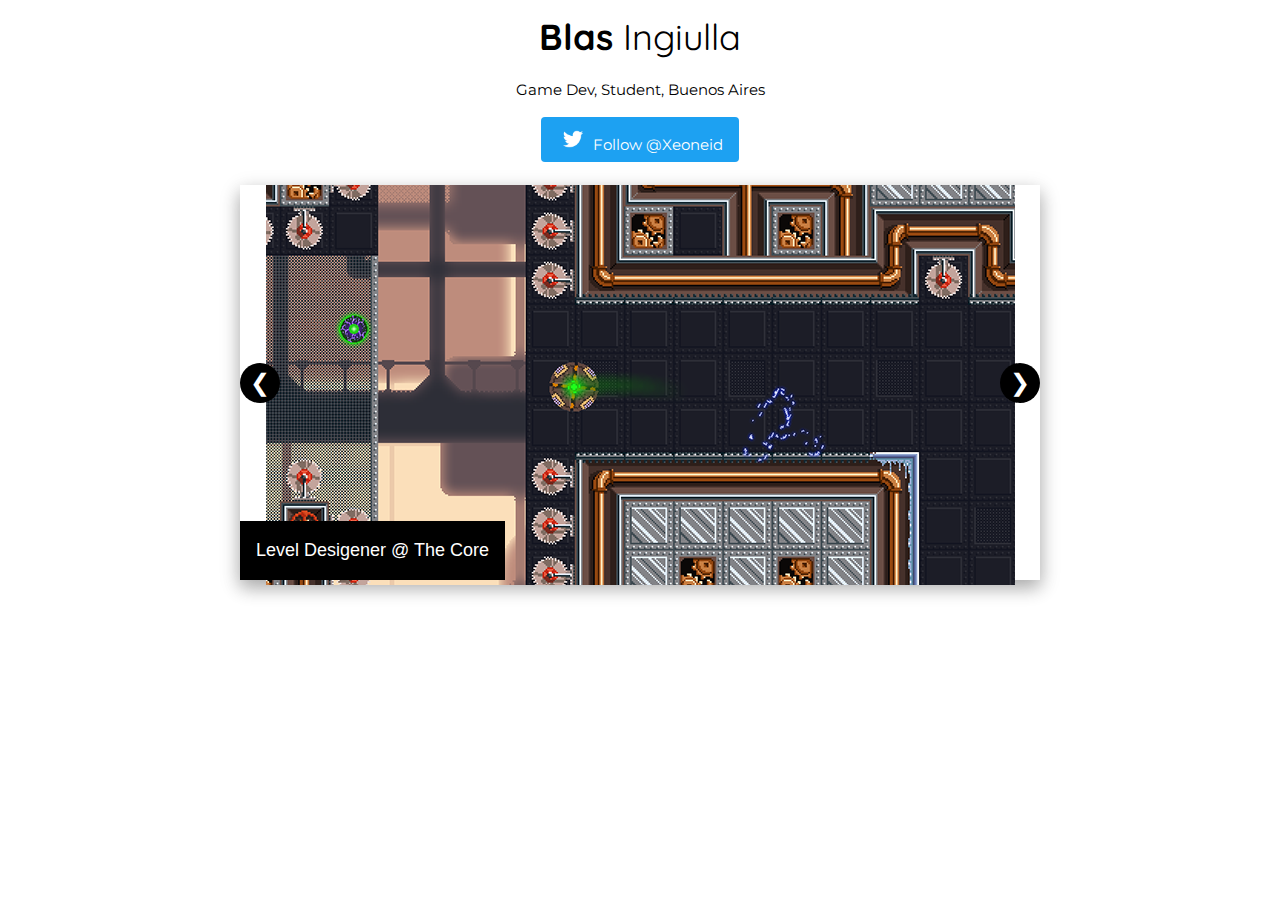
==== index.html @ 3f9f776c "hotfix it seems that PNG is not the same as png" ====
<html>
	<head>
		<title>Blas Ingiulla</title>
		<link rel="stylesheet" href="resources/css/w3.css">
		<meta name="keywords" content="Blas, Ingiulla, Game Dev, Xeoneid, Buenos Aires, Argentina">
		<meta name="description" content="Blas Ingiulla is a Game Dev from Buenos Aires. Developer of The Core">
		<meta charset="UTF-8">
		<meta name="viewport" content="width=device-width"; initial-scale=1.0; maxium-scale=1.0; user-scalable=0;>
		<link rel="icon" type="image/png" href="resources/img/ico.png">
		<script type="text/javascript" src="resources/js/jquery.min.js"></script>
		<link href="https://fonts.googleapis.com/css?family=Montserrat|Quicksand" rel="stylesheet">
		<link rel="stylesheet" href="resources/css/googlefonts.css">
		<meta name="theme-color" content="#f44336">
	</head>

	<body>
		<div class="w3-container">
		<h1 class="w3-center"><strong>Blas</strong> Ingiulla</h1>
		<p class="w3-center">Game Dev, Student, Buenos Aires</p>
		<div class="w3-center"><a href="https://twitter.com/Xeoneid" class="twitter-follow-button w3-btn w3-twitter w3-hover-white w3-round-medium" data-show-count="false"><img class="w3-round-jumbo" src="resources/img/twitter.png" style="width:32px;height:32px"> Follow @Xeoneid</a><script async src="//platform.twitter.com/widgets.js" charset="utf-8"></script></div>
		<br>
		</div>

		<div class="w3-content w3-center" style="max-width:800px;width:auto;position:relative">

		<div class="w3-display-container mySlides w3-card-8">
			<img src="resources/img/slides/the_core.png" style="max-width:100%;height:auto;max-height:400px">
			<div class="w3-display-bottomleft w3-large w3-container w3-padding-16 w3-black">Level Desigener @ The Core</div>
		</div>

		<div class="w3-display-container mySlides w3-card-8">
			<img src="resources/img/slides/the_core2.png" style="max-width:100%;height:auto;max-height:400px">
			<div class="w3-display-bottomleft w3-large w3-container w3-padding-16 w3-black">Comming this December</div>
		</div>

		<div class="w3-display-container mySlides w3-card-8">
			<img src="resources/img/slides/battle.png" style="max-width:100%;height:auto;max-height:400px">
			<div class="w3-display-bottomleft w3-large w3-container w3-padding-16 w3-black">Invocation Battle, a game made at the GGJ in 48 hours</div>
		</div>

		<div class="w3-display-container mySlides w3-card-8">
			<img src="resources/img/slides/gumball.PNG" style="max-width:100%;height:auto;max-height:400px">
			<div class="w3-display-bottomleft w3-large w3-container w3-padding-16 w3-black">Gumball on Fire, made at the Cartoon Network Game Jam</div>
		</div>

		<div class="w3-display-container mySlides w3-card-8">
			<img src="resources/img/slides/sandwich.png" style="max-width:100%;height:auto;max-height:400px">
			<div class="w3-display-bottomleft w3-large w3-container w3-padding-16 w3-black">Sandwich! Comming soon</div>
		</div>

		<div class="w3-display-container mySlides w3-card-8">
			<img src="resources/img/slides/bus.gif" style="max-width:100%;height:auto;max-height:400px">
			<div class="w3-display-bottomleft w3-large w3-container w3-padding-16 w3-black">Rush Bus. Comming soon</div>
		</div>

		<a class="w3-btn-floating w3-hover-dark-grey" style="position:absolute;top:45%;left:0" onclick="plusDivs(-1)">❮</a>
		<a class="w3-btn-floating w3-hover-dark-grey" style="position:absolute;top:45%;right:0" onclick="plusDivs(1)">❯</a>

		</div>

		<script>
		var slideIndex = 1;
		showDivs(slideIndex);

		function plusDivs(n) {
		showDivs(slideIndex += n);
		}

		function showDivs(n) {
		var i;
		var x = document.getElementsByClassName("mySlides");
		if (n > x.length) {slideIndex = 1}
		if (n < 1) {slideIndex = x.length}
		for (i = 0; i < x.length; i++) {
			x[i].style.display = "none";
		}
		x[slideIndex-1].style.display = "block";
		}
		</script>
	</body>
</html>
---- resources/css/googlefonts.css ----
h1,h2,h3,h4,h5,h6 {
	font-family: 'Quicksand', sans-serif;
}
p, a {
    font-family: 'Montserrat', sans-serif;
}

/* this should be on another css file, but for rush reaseons it will remain here for a while */
.w3-twitter,.w3-hover-twitter:hover{color:#FFFFFF!important;background-color:#1DA1F2!important}
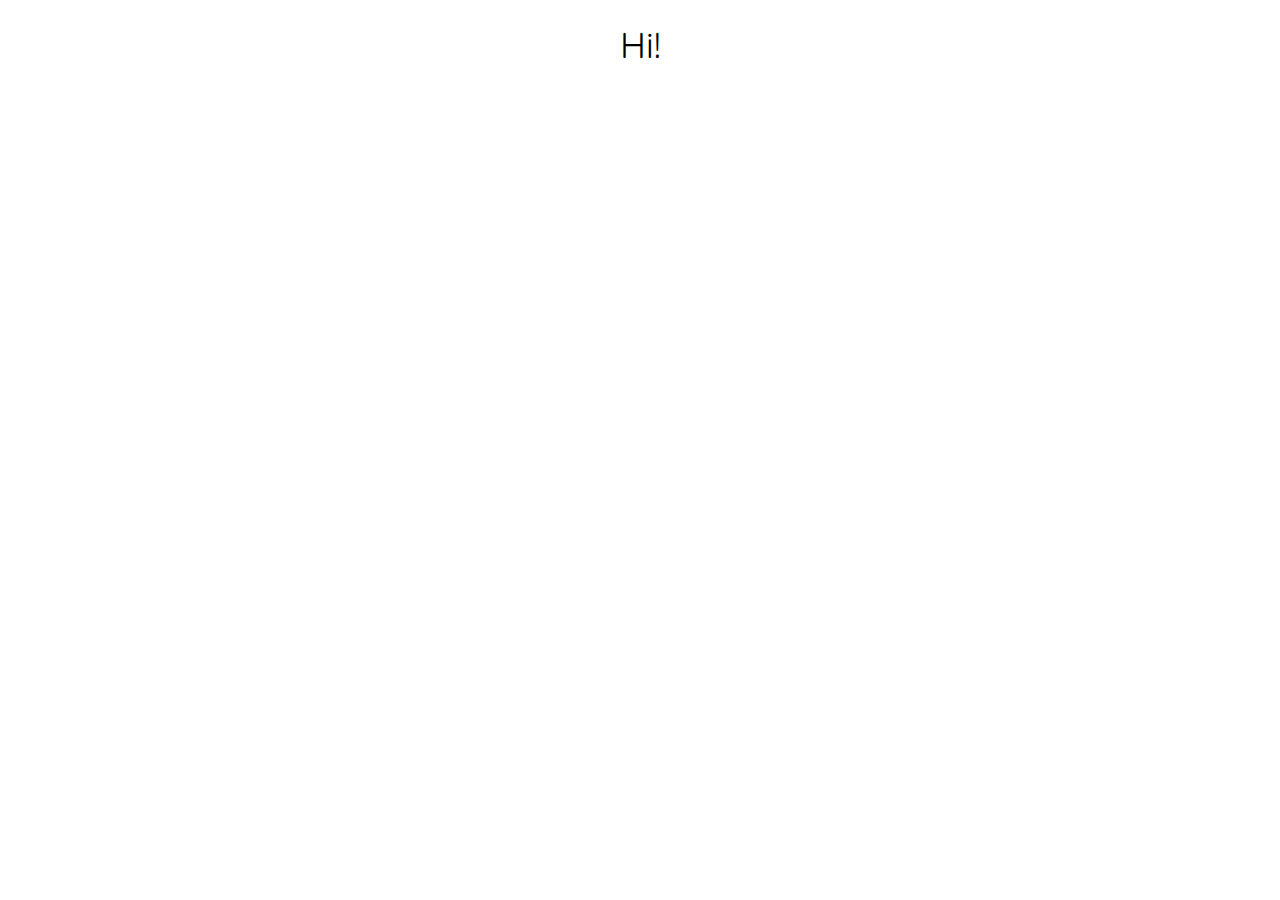
==== commit e4e369d5: "New web WIP" ====
--- a/index.html
+++ b/index.html
@@ -1,6 +1,6 @@
 <html>
-	<head>
-		<title>Blas Ingiulla</title>
+    <head>
+        <title>Blas Ingiulla</title>
 		<link rel="stylesheet" href="resources/css/w3.css">
 		<meta name="keywords" content="Blas, Ingiulla, Game Dev, Xeoneid, Buenos Aires, Argentina">
 		<meta name="description" content="Blas Ingiulla is a Game Dev from Buenos Aires. Developer of The Core">
@@ -11,71 +11,22 @@
 		<link href="https://fonts.googleapis.com/css?family=Montserrat|Quicksand" rel="stylesheet">
 		<link rel="stylesheet" href="resources/css/googlefonts.css">
 		<meta name="theme-color" content="#f44336">
-	</head>
+    </head>
 
-	<body>
-		<div class="w3-container">
-		<h1 class="w3-center"><strong>Blas</strong> Ingiulla</h1>
-		<p class="w3-center">Game Dev, Student, Buenos Aires</p>
-		<div class="w3-center"><a href="https://twitter.com/Xeoneid" class="twitter-follow-button w3-btn w3-twitter w3-hover-white w3-round-medium" data-show-count="false"><img class="w3-round-jumbo" src="resources/img/twitter.png" style="width:32px;height:32px"> Follow @Xeoneid</a><script async src="//platform.twitter.com/widgets.js" charset="utf-8"></script></div>
-		<br>
-		</div>
+    <style>
+    .slides {display:none}
+    </style>
 
-		<div class="w3-content w3-center" style="max-width:800px;width:auto;position:relative">
+    <body>
+        <div id="welcome" class="w3-padding" style="display:flex;justify-content:center;align-items:center;width:100%;">
+            <!-- Slides -->
+            <h1 align="center" class="slides w3-animate-right">Hi!</h1>
+            <div class="slides w3-animate-right">
+                <img class="w3-circle w3-card-8" src="resources/img/me.jpg">
+                <h2 align="center">I'm Blas Ingiulla</h2>
+            </div>
+        </div>
+    <script type="text/javascript" src="resources/js/welcome.js"></script>
+    </body>
 
-		<div class="w3-display-container mySlides w3-card-8">
-			<img src="resources/img/slides/the_core.png" style="max-width:100%;height:auto;max-height:400px">
-			<div class="w3-display-bottomleft w3-large w3-container w3-padding-16 w3-black">Level Desigener @ The Core</div>
-		</div>
-
-		<div class="w3-display-container mySlides w3-card-8">
-			<img src="resources/img/slides/the_core2.png" style="max-width:100%;height:auto;max-height:400px">
-			<div class="w3-display-bottomleft w3-large w3-container w3-padding-16 w3-black">Comming this December</div>
-		</div>
-
-		<div class="w3-display-container mySlides w3-card-8">
-			<img src="resources/img/slides/battle.png" style="max-width:100%;height:auto;max-height:400px">
-			<div class="w3-display-bottomleft w3-large w3-container w3-padding-16 w3-black">Invocation Battle, a game made at the GGJ in 48 hours</div>
-		</div>
-
-		<div class="w3-display-container mySlides w3-card-8">
-			<img src="resources/img/slides/gumball.PNG" style="max-width:100%;height:auto;max-height:400px">
-			<div class="w3-display-bottomleft w3-large w3-container w3-padding-16 w3-black">Gumball on Fire, made at the Cartoon Network Game Jam</div>
-		</div>
-
-		<div class="w3-display-container mySlides w3-card-8">
-			<img src="resources/img/slides/sandwich.png" style="max-width:100%;height:auto;max-height:400px">
-			<div class="w3-display-bottomleft w3-large w3-container w3-padding-16 w3-black">Sandwich! Comming soon</div>
-		</div>
-
-		<div class="w3-display-container mySlides w3-card-8">
-			<img src="resources/img/slides/bus.gif" style="max-width:100%;height:auto;max-height:400px">
-			<div class="w3-display-bottomleft w3-large w3-container w3-padding-16 w3-black">Rush Bus. Comming soon</div>
-		</div>
-
-		<a class="w3-btn-floating w3-hover-dark-grey" style="position:absolute;top:45%;left:0" onclick="plusDivs(-1)">❮</a>
-		<a class="w3-btn-floating w3-hover-dark-grey" style="position:absolute;top:45%;right:0" onclick="plusDivs(1)">❯</a>
-
-		</div>
-
-		<script>
-		var slideIndex = 1;
-		showDivs(slideIndex);
-
-		function plusDivs(n) {
-		showDivs(slideIndex += n);
-		}
-
-		function showDivs(n) {
-		var i;
-		var x = document.getElementsByClassName("mySlides");
-		if (n > x.length) {slideIndex = 1}
-		if (n < 1) {slideIndex = x.length}
-		for (i = 0; i < x.length; i++) {
-			x[i].style.display = "none";
-		}
-		x[slideIndex-1].style.display = "block";
-		}
-		</script>
-	</body>
 </html>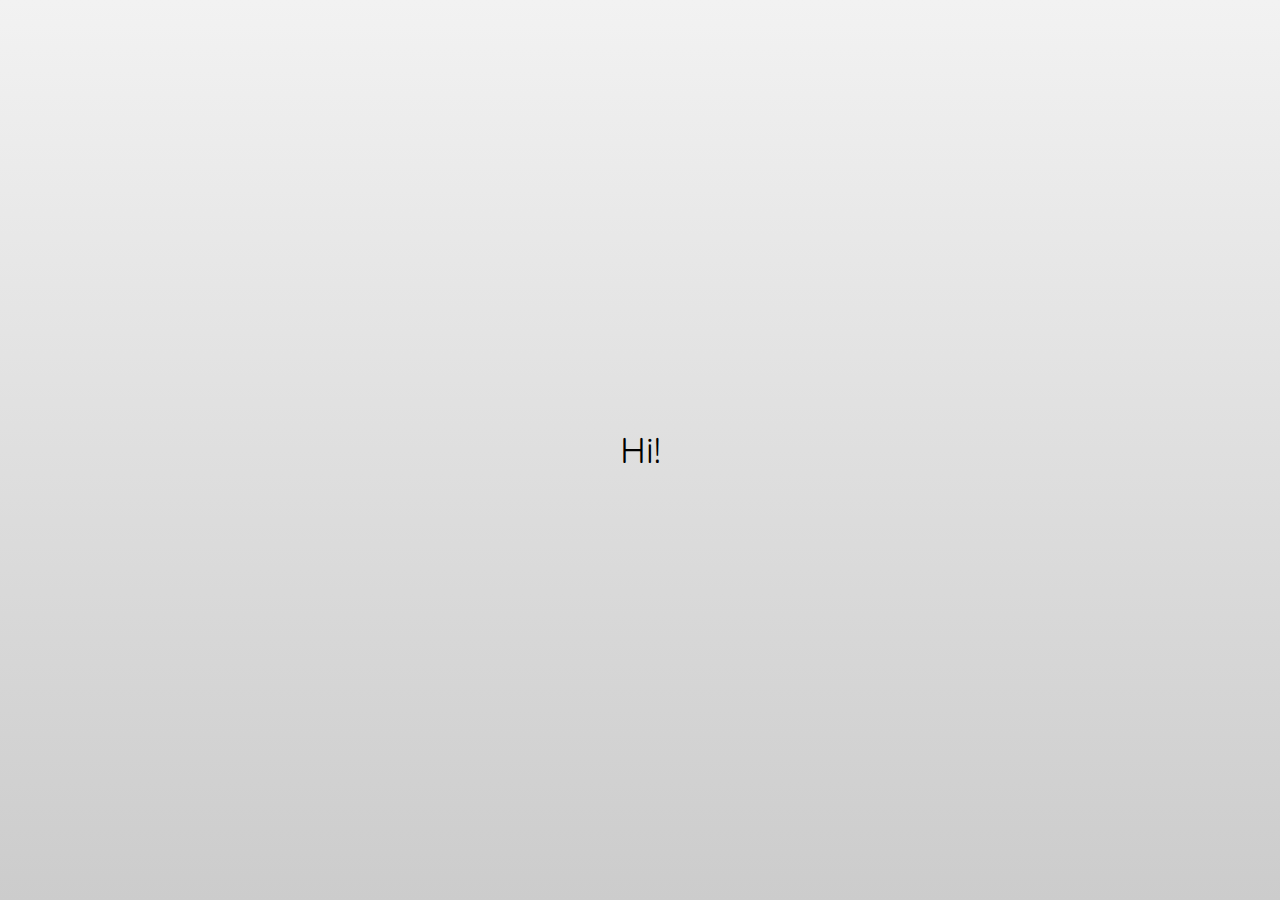
==== commit e89e3d21: "div#welcome display:none; cuando ya no se usa" ====
--- a/index.html
+++ b/index.html
@@ -10,6 +10,7 @@
 		<script type="text/javascript" src="resources/js/jquery.min.js"></script>
 		<link href="https://fonts.googleapis.com/css?family=Montserrat|Quicksand" rel="stylesheet">
 		<link rel="stylesheet" href="resources/css/googlefonts.css">
+        <link rel="stylesheet" href="resources/css/welcome.css">
 		<meta name="theme-color" content="#f44336">
     </head>
 
@@ -21,11 +22,33 @@
         <div id="welcome" class="w3-padding" style="display:flex;justify-content:center;align-items:center;width:100%;">
             <!-- Slides -->
             <h1 align="center" class="slides w3-animate-right">Hi!</h1>
-            <div class="slides w3-animate-right">
-                <img class="w3-circle w3-card-8" src="resources/img/me.jpg">
-                <h2 align="center">I'm Blas Ingiulla</h2>
+            <div align="center" class="slides w3-animate-right">
+                <img class="w3-circle w3-card-8" src="resources/img/me.jpg" style="width:256px;height:auto;max-width:90%">
+                <h2>I'm Blas Ingiulla</h2>
             </div>
+            <h2 class="slides w3-animate-right" align="center">Thanks for reaching my portfolio!</h2>
+            <h2 class="slides w3-animate-right" align="center">You are welcome</h2>
         </div>
+        <div class="slides w3-animate-right" align="justify">
+                <h1>Lorem Ipsum</h1>
+                <h2><i>"Neque porro quisquam est qui dolorem ipsum quia dolor sit amet, consectetur, adipisci velit..."</i></h2>
+                <br>
+                <p>
+                    Lorem ipsum dolor sit amet, consectetur adipiscing elit. Mauris ultricies massa turpis, quis tempor nibh euismod eget. Nulla mollis erat ac mauris ultricies, id imperdiet nisi viverra. Nulla id venenatis turpis, non placerat enim. Quisque a consectetur dolor, dapibus hendrerit mi. Duis malesuada quis magna facilisis pulvinar. Aliquam in convallis augue. Aliquam nec enim elit. Aliquam porta pretium eros. Proin at arcu at metus sagittis ornare id nec neque. Donec nibh libero, fermentum eget iaculis ut, sodales et eros. Nulla facilisi. Donec egestas, dolor non vehicula aliquet, diam odio venenatis ex, ut ullamcorper erat urna quis tellus. Aenean tristique lorem ac nisl faucibus, at rutrum risus iaculis. Pellentesque ut posuere lacus, vitae convallis eros. Maecenas sit amet eros cursus, condimentum neque et, commodo ante. Morbi non luctus nulla.
+                </p>
+                <p>
+                    Morbi porttitor sit amet diam nec tincidunt. Nullam quis leo efficitur, ultricies enim et, interdum tellus. Sed posuere semper egestas. Nam viverra convallis libero. Aenean quis dui non nisi venenatis sodales eu a odio. Nunc ornare commodo risus, vitae hendrerit nisi. Proin sed molestie leo. Vestibulum ante ipsum primis in faucibus orci luctus et ultrices posuere cubilia Curae; Donec semper turpis eget quam luctus, quis vulputate velit cursus. Nam porttitor nulla dictum ligula rhoncus, vel semper erat aliquam. Praesent fermentum mattis purus non accumsan. Donec placerat, odio et cursus faucibus, nulla nibh mattis libero, nec volutpat risus diam sit amet neque. Maecenas eget vestibulum urna. Quisque scelerisque tempus massa, sed lobortis nibh tempus ut. Nulla id nibh sit amet lacus mattis consequat.
+                </p>
+                <p>
+                    Donec a maximus nunc, blandit consectetur diam. Integer a lorem sit amet ligula iaculis ultricies. Sed felis felis, viverra ac ante a, vestibulum commodo metus. Vivamus congue ligula non quam pulvinar, eu ultricies lacus ullamcorper. Proin convallis justo at metus vulputate tincidunt. Phasellus vehicula ante ut erat ultricies, eu tempor arcu consectetur. Maecenas consequat, arcu pharetra consectetur faucibus, massa ligula mollis arcu, sit amet iaculis tellus erat ut est. Interdum et malesuada fames ac ante ipsum primis in faucibus. Proin vitae iaculis tortor. In nec augue sapien. In dapibus posuere gravida. Integer bibendum ultricies faucibus. Quisque molestie tempor libero, eget pretium dui hendrerit et. Quisque vitae convallis augue.
+                </p>
+                <p>
+                    Sed nisi dolor, convallis vel tristique eget, placerat porttitor nulla. Donec efficitur tincidunt sagittis. Mauris urna quam, gravida nec accumsan a, iaculis ac velit. Proin egestas sodales dolor. Praesent sodales placerat rutrum. Morbi at lectus sit amet nibh interdum feugiat et ac quam. Proin sit amet laoreet sem. Cras sit amet fermentum nibh. Sed quis scelerisque risus. Nunc posuere malesuada orci, eu aliquet tellus hendrerit sit amet. Vestibulum sed vulputate neque. Phasellus eu massa est. Aliquam quis porta magna. Maecenas pellentesque id enim eu elementum. Quisque gravida leo ac sollicitudin euismod. Sed eget turpis ac leo pulvinar ornare et sed est.
+                </p>
+                <p>
+                    Morbi id lectus consequat, fringilla felis a, tempor purus. Vivamus facilisis tristique lacus, sed vestibulum justo scelerisque eget. Nam ex lectus, faucibus et orci non, rhoncus ultricies eros. Praesent nec nibh a urna posuere molestie elementum in nulla. Pellentesque volutpat, tortor quis lacinia dictum, orci nisl tristique tellus, ac tincidunt turpis tortor vel erat. Fusce lobortis tortor ut leo pellentesque faucibus. Fusce imperdiet bibendum pretium. Duis orci lorem, rutrum nec mauris at, molestie maximus enim. Duis lacinia augue sed tortor lobortis molestie. Sed blandit dolor eget imperdiet auctor. Duis quis fermentum odio. Mauris eu neque pretium, tincidunt eros non, lacinia dui. Proin mauris ipsum, vehicula nec ultricies cursus, porta a dolor. Suspendisse vitae dui in sapien volutpat varius.
+                </p>
+            </div>
     <script type="text/javascript" src="resources/js/welcome.js"></script>
     </body>
 
--- a/resources/css/welcome.css
+++ b/resources/css/welcome.css
@@ -0,0 +1,8 @@
+div#welcome {
+	height: 100vh;
+	background: #f2f2f2; /* For browsers that do not support gradients */
+    background: -webkit-linear-gradient(top, #f2f2f2, #cccccc); /* For Safari 5.1 to 6.0 */
+    background: -o-linear-gradient(top, #f2f2f2, #cccccc); /* For Opera 11.1 to 12.0 */
+    background: -moz-linear-gradient(top, #f2f2f2, #cccccc); /* For Fx 3.6 to 15 */
+    background: linear-gradient(to bottom, #f2f2f2, #cccccc); /* Standard syntax (must be last) */
+}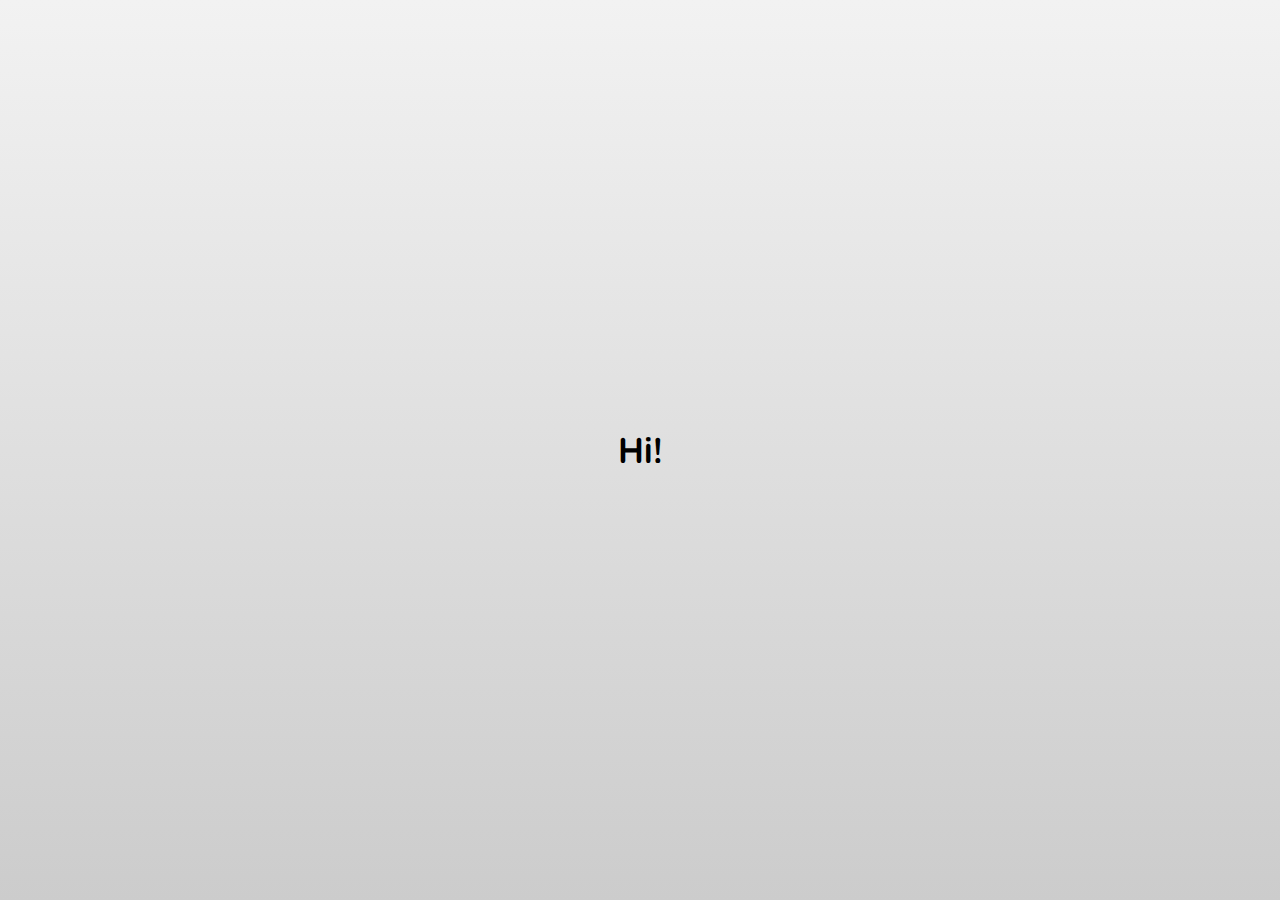
==== commit 725dac6e: "welcome done" ====
--- a/index.html
+++ b/index.html
@@ -11,7 +11,7 @@
 		<link href="https://fonts.googleapis.com/css?family=Montserrat|Quicksand" rel="stylesheet">
 		<link rel="stylesheet" href="resources/css/googlefonts.css">
         <link rel="stylesheet" href="resources/css/welcome.css">
-		<meta name="theme-color" content="#f44336">
+		<meta name="theme-color" content="#009688">
     </head>
 
     <style>
@@ -21,7 +21,7 @@
     <body>
         <div id="welcome" class="w3-padding" style="display:flex;justify-content:center;align-items:center;width:100%;">
             <!-- Slides -->
-            <h1 align="center" class="slides w3-animate-right">Hi!</h1>
+            <h1 align="center" class="slides w3-animate-right"><strong>Hi!</strong></h1>
             <div align="center" class="slides w3-animate-right">
                 <img class="w3-circle w3-card-8" src="resources/img/me.jpg" style="width:256px;height:auto;max-width:90%">
                 <h2>I'm Blas Ingiulla</h2>
@@ -29,26 +29,6 @@
             <h2 class="slides w3-animate-right" align="center">Thanks for reaching my portfolio!</h2>
             <h2 class="slides w3-animate-right" align="center">You are welcome</h2>
         </div>
-        <div class="slides w3-animate-right" align="justify">
-                <h1>Lorem Ipsum</h1>
-                <h2><i>"Neque porro quisquam est qui dolorem ipsum quia dolor sit amet, consectetur, adipisci velit..."</i></h2>
-                <br>
-                <p>
-                    Lorem ipsum dolor sit amet, consectetur adipiscing elit. Mauris ultricies massa turpis, quis tempor nibh euismod eget. Nulla mollis erat ac mauris ultricies, id imperdiet nisi viverra. Nulla id venenatis turpis, non placerat enim. Quisque a consectetur dolor, dapibus hendrerit mi. Duis malesuada quis magna facilisis pulvinar. Aliquam in convallis augue. Aliquam nec enim elit. Aliquam porta pretium eros. Proin at arcu at metus sagittis ornare id nec neque. Donec nibh libero, fermentum eget iaculis ut, sodales et eros. Nulla facilisi. Donec egestas, dolor non vehicula aliquet, diam odio venenatis ex, ut ullamcorper erat urna quis tellus. Aenean tristique lorem ac nisl faucibus, at rutrum risus iaculis. Pellentesque ut posuere lacus, vitae convallis eros. Maecenas sit amet eros cursus, condimentum neque et, commodo ante. Morbi non luctus nulla.
-                </p>
-                <p>
-                    Morbi porttitor sit amet diam nec tincidunt. Nullam quis leo efficitur, ultricies enim et, interdum tellus. Sed posuere semper egestas. Nam viverra convallis libero. Aenean quis dui non nisi venenatis sodales eu a odio. Nunc ornare commodo risus, vitae hendrerit nisi. Proin sed molestie leo. Vestibulum ante ipsum primis in faucibus orci luctus et ultrices posuere cubilia Curae; Donec semper turpis eget quam luctus, quis vulputate velit cursus. Nam porttitor nulla dictum ligula rhoncus, vel semper erat aliquam. Praesent fermentum mattis purus non accumsan. Donec placerat, odio et cursus faucibus, nulla nibh mattis libero, nec volutpat risus diam sit amet neque. Maecenas eget vestibulum urna. Quisque scelerisque tempus massa, sed lobortis nibh tempus ut. Nulla id nibh sit amet lacus mattis consequat.
-                </p>
-                <p>
-                    Donec a maximus nunc, blandit consectetur diam. Integer a lorem sit amet ligula iaculis ultricies. Sed felis felis, viverra ac ante a, vestibulum commodo metus. Vivamus congue ligula non quam pulvinar, eu ultricies lacus ullamcorper. Proin convallis justo at metus vulputate tincidunt. Phasellus vehicula ante ut erat ultricies, eu tempor arcu consectetur. Maecenas consequat, arcu pharetra consectetur faucibus, massa ligula mollis arcu, sit amet iaculis tellus erat ut est. Interdum et malesuada fames ac ante ipsum primis in faucibus. Proin vitae iaculis tortor. In nec augue sapien. In dapibus posuere gravida. Integer bibendum ultricies faucibus. Quisque molestie tempor libero, eget pretium dui hendrerit et. Quisque vitae convallis augue.
-                </p>
-                <p>
-                    Sed nisi dolor, convallis vel tristique eget, placerat porttitor nulla. Donec efficitur tincidunt sagittis. Mauris urna quam, gravida nec accumsan a, iaculis ac velit. Proin egestas sodales dolor. Praesent sodales placerat rutrum. Morbi at lectus sit amet nibh interdum feugiat et ac quam. Proin sit amet laoreet sem. Cras sit amet fermentum nibh. Sed quis scelerisque risus. Nunc posuere malesuada orci, eu aliquet tellus hendrerit sit amet. Vestibulum sed vulputate neque. Phasellus eu massa est. Aliquam quis porta magna. Maecenas pellentesque id enim eu elementum. Quisque gravida leo ac sollicitudin euismod. Sed eget turpis ac leo pulvinar ornare et sed est.
-                </p>
-                <p>
-                    Morbi id lectus consequat, fringilla felis a, tempor purus. Vivamus facilisis tristique lacus, sed vestibulum justo scelerisque eget. Nam ex lectus, faucibus et orci non, rhoncus ultricies eros. Praesent nec nibh a urna posuere molestie elementum in nulla. Pellentesque volutpat, tortor quis lacinia dictum, orci nisl tristique tellus, ac tincidunt turpis tortor vel erat. Fusce lobortis tortor ut leo pellentesque faucibus. Fusce imperdiet bibendum pretium. Duis orci lorem, rutrum nec mauris at, molestie maximus enim. Duis lacinia augue sed tortor lobortis molestie. Sed blandit dolor eget imperdiet auctor. Duis quis fermentum odio. Mauris eu neque pretium, tincidunt eros non, lacinia dui. Proin mauris ipsum, vehicula nec ultricies cursus, porta a dolor. Suspendisse vitae dui in sapien volutpat varius.
-                </p>
-            </div>
     <script type="text/javascript" src="resources/js/welcome.js"></script>
     </body>
 
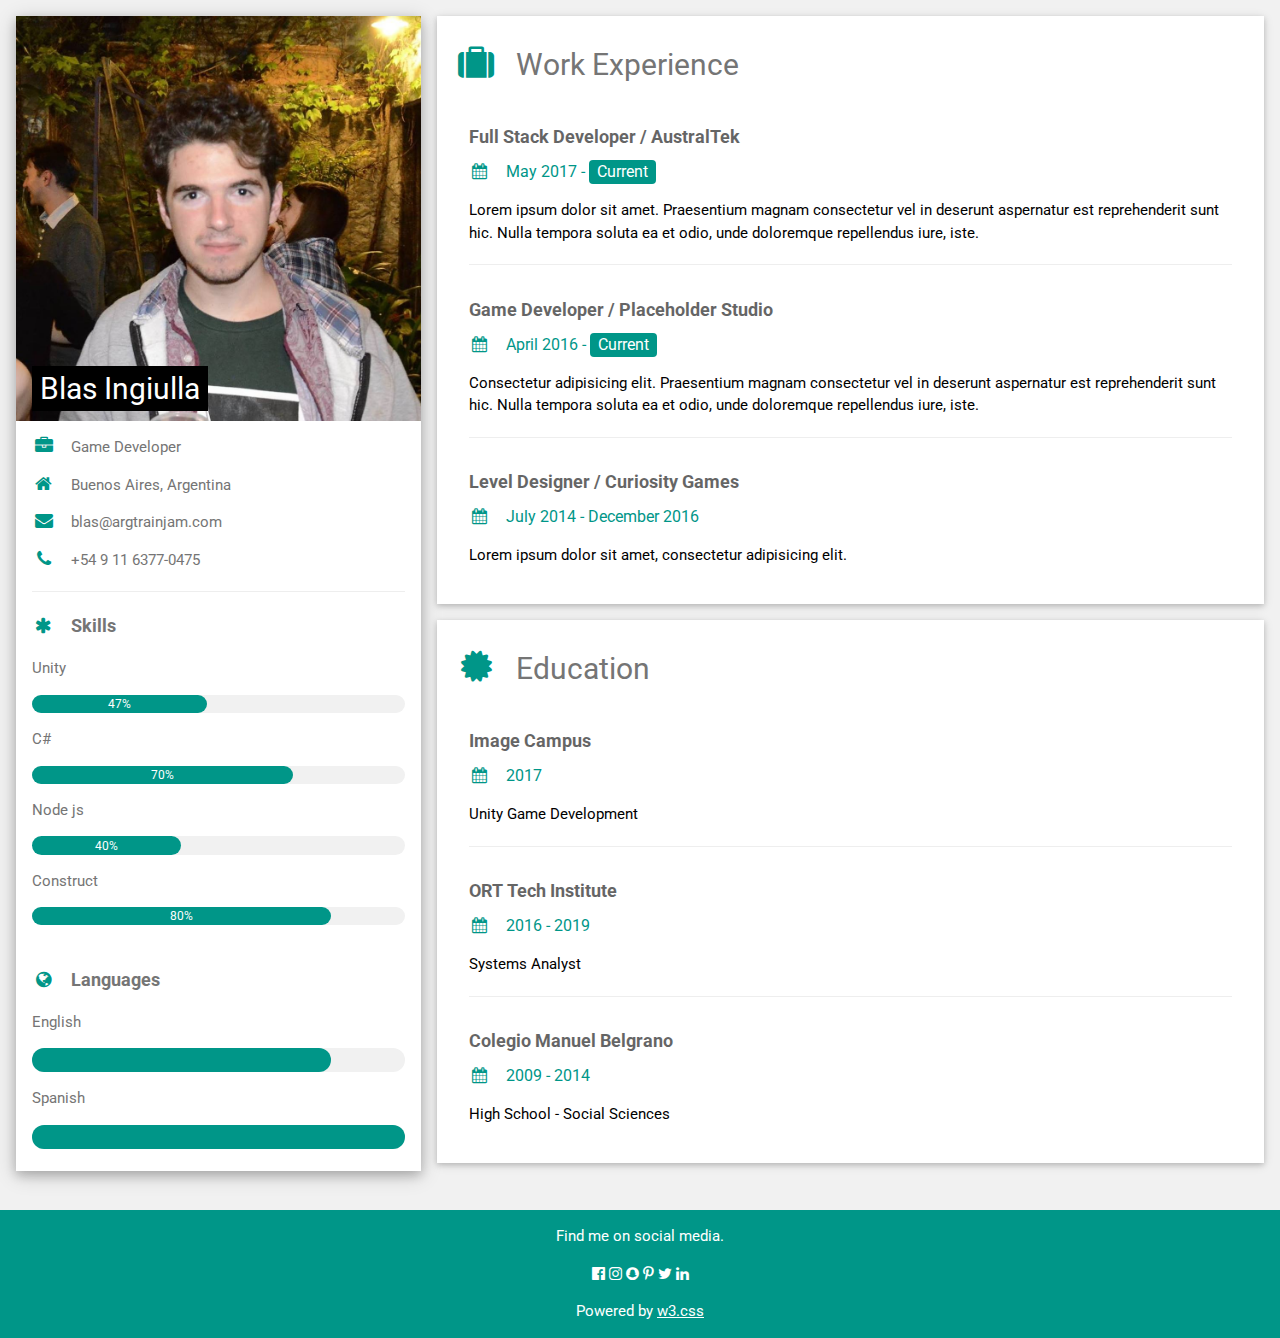
==== commit e4d80447: "New template" ====
--- a/index.html
+++ b/index.html
@@ -1,35 +1,144 @@
+<!DOCTYPE html>
 <html>
-    <head>
-        <title>Blas Ingiulla</title>
-		<link rel="stylesheet" href="resources/css/w3.css">
-		<meta name="keywords" content="Blas, Ingiulla, Game Dev, Xeoneid, Buenos Aires, Argentina">
-		<meta name="description" content="Blas Ingiulla is a Game Dev from Buenos Aires. Developer of The Core">
-		<meta charset="UTF-8">
-		<meta name="viewport" content="width=device-width"; initial-scale=1.0; maxium-scale=1.0; user-scalable=0;>
-		<link rel="icon" type="image/png" href="resources/img/ico.png">
-		<script type="text/javascript" src="resources/js/jquery.min.js"></script>
-		<link href="https://fonts.googleapis.com/css?family=Montserrat|Quicksand" rel="stylesheet">
-		<link rel="stylesheet" href="resources/css/googlefonts.css">
-        <link rel="stylesheet" href="resources/css/welcome.css">
-		<meta name="theme-color" content="#009688">
-    </head>
+<title>W3.CSS Template</title>
+<meta charset="UTF-8">
+<meta name="viewport" content="width=device-width, initial-scale=1">
+<link rel="stylesheet" href="resources/css/w3.css">
+<link rel='stylesheet' href='https://fonts.googleapis.com/css?family=Roboto'>
+<link rel="stylesheet" href="https://cdnjs.cloudflare.com/ajax/libs/font-awesome/4.7.0/css/font-awesome.min.css">
+<style>
+html,body,h1,h2,h3,h4,h5,h6 {font-family: "Roboto", sans-serif}
+</style>
+<body class="w3-light-grey">
 
-    <style>
-    .slides {display:none}
-    </style>
+<!-- Page Container -->
+<div class="w3-content w3-margin-top" style="max-width:1400px;">
 
-    <body>
-        <div id="welcome" class="w3-padding" style="display:flex;justify-content:center;align-items:center;width:100%;">
-            <!-- Slides -->
-            <h1 align="center" class="slides w3-animate-right"><strong>Hi!</strong></h1>
-            <div align="center" class="slides w3-animate-right">
-                <img class="w3-circle w3-card-8" src="resources/img/me.jpg" style="width:256px;height:auto;max-width:90%">
-                <h2>I'm Blas Ingiulla</h2>
+  <!-- The Grid -->
+  <div class="w3-row-padding">
+  
+    <!-- Left Column -->
+    <div class="w3-third">
+    
+      <div class="w3-white w3-text-grey w3-card-4">
+        <div class="w3-display-container">
+          <img src="resources/img/me.jpg" style="width:100%" alt="Avatar">
+          <div class="w3-display-bottomleft w3-container w3-text-black">
+            <h2 class="w3-text-white w3-tag">Blas Ingiulla</h2>
+          </div>
+        </div>
+        <div class="w3-container">
+          <p><i class="fa fa-briefcase fa-fw w3-margin-right w3-large w3-text-teal"></i>Game Developer</p>
+          <p><i class="fa fa-home fa-fw w3-margin-right w3-large w3-text-teal"></i>Buenos Aires, Argentina</p>
+          <p><i class="fa fa-envelope fa-fw w3-margin-right w3-large w3-text-teal"></i>blas@argtrainjam.com</p>
+          <p><i class="fa fa-phone fa-fw w3-margin-right w3-large w3-text-teal"></i>+54 9 11 6377-0475</p>
+          <hr>
+
+          <p class="w3-large"><b><i class="fa fa-asterisk fa-fw w3-margin-right w3-text-teal"></i>Skills</b></p>
+          <p>Unity</p>
+          <div class="w3-light-grey w3-round-xlarge w3-small">
+            <div class="w3-container w3-center w3-round-xlarge w3-teal" style="width:47%">47%</div>
+          </div>
+          <p>C#</p>
+          <div class="w3-light-grey w3-round-xlarge w3-small">
+            <div class="w3-container w3-center w3-round-xlarge w3-teal" style="width:70%">
+              <div class="w3-center w3-text-white">70%</div>
             </div>
-            <h2 class="slides w3-animate-right" align="center">Thanks for reaching my portfolio!</h2>
-            <h2 class="slides w3-animate-right" align="center">You are welcome</h2>
+          </div>
+          <p>Node js</p>
+          <div class="w3-light-grey w3-round-xlarge w3-small">
+            <div class="w3-container w3-center w3-round-xlarge w3-teal" style="width:40%">40%</div>
+          </div>
+          <p>Construct</p>
+          <div class="w3-light-grey w3-round-xlarge w3-small">
+            <div class="w3-container w3-center w3-round-xlarge w3-teal" style="width:80%">80%</div>
+          </div>
+          <br>
+
+          <p class="w3-large w3-text-theme"><b><i class="fa fa-globe fa-fw w3-margin-right w3-text-teal"></i>Languages</b></p>
+          <p>English</p>
+          <div class="w3-light-grey w3-round-xlarge">
+            <div class="w3-round-xlarge w3-teal" style="height:24px;width:80%"></div>
+          </div>
+          <p>Spanish</p>
+          <div class="w3-light-grey w3-round-xlarge">
+            <div class="w3-round-xlarge w3-teal" style="height:24px;width:100%"></div>
+          </div>
+          <!-- <p>German</p>
+          <div class="w3-light-grey w3-round-xlarge">
+            <div class="w3-round-xlarge w3-teal" style="height:24px;width:25%"></div>
+          </div> -->
+          <br>
         </div>
-    <script type="text/javascript" src="resources/js/welcome.js"></script>
-    </body>
+      </div><br>
 
-</html>+    <!-- End Left Column -->
+    </div>
+
+    <!-- Right Column -->
+    <div class="w3-twothird">
+    
+      <div class="w3-container w3-card w3-white w3-margin-bottom">
+        <h2 class="w3-text-grey w3-padding-16"><i class="fa fa-suitcase fa-fw w3-margin-right w3-xxlarge w3-text-teal"></i>Work Experience</h2>
+        <div class="w3-container">
+          <h5 class="w3-opacity"><b>Full Stack Developer / AustralTek</b></h5>
+          <h6 class="w3-text-teal"><i class="fa fa-calendar fa-fw w3-margin-right"></i>May 2017 - <span class="w3-tag w3-teal w3-round">Current</span></h6>
+          <p>Lorem ipsum dolor sit amet. Praesentium magnam consectetur vel in deserunt aspernatur est reprehenderit sunt hic. Nulla tempora soluta ea et odio, unde doloremque repellendus iure, iste.</p>
+          <hr>
+        </div>
+        <div class="w3-container">
+          <h5 class="w3-opacity"><b>Game Developer / Placeholder Studio</b></h5>
+          <h6 class="w3-text-teal"><i class="fa fa-calendar fa-fw w3-margin-right"></i>April 2016 - <span class="w3-tag w3-teal w3-round">Current</span></h6>
+          <p>Consectetur adipisicing elit. Praesentium magnam consectetur vel in deserunt aspernatur est reprehenderit sunt hic. Nulla tempora soluta ea et odio, unde doloremque repellendus iure, iste.</p>
+          <hr>
+        </div>
+        <div class="w3-container">
+          <h5 class="w3-opacity"><b>Level Designer / Curiosity Games</b></h5>
+          <h6 class="w3-text-teal"><i class="fa fa-calendar fa-fw w3-margin-right"></i>July 2014 - December 2016</h6>
+          <p>Lorem ipsum dolor sit amet, consectetur adipisicing elit. </p><br>
+        </div>
+      </div>
+
+      <div class="w3-container w3-card w3-white">
+        <h2 class="w3-text-grey w3-padding-16"><i class="fa fa-certificate fa-fw w3-margin-right w3-xxlarge w3-text-teal"></i>Education</h2>
+        <div class="w3-container">
+          <h5 class="w3-opacity"><b>Image Campus</b></h5>
+          <h6 class="w3-text-teal"><i class="fa fa-calendar fa-fw w3-margin-right"></i>2017</h6>
+          <p>Unity Game Development</p>
+          <hr>
+        </div>
+        <div class="w3-container">
+          <h5 class="w3-opacity"><b>ORT Tech Institute</b></h5>
+          <h6 class="w3-text-teal"><i class="fa fa-calendar fa-fw w3-margin-right"></i>2016 - 2019</h6>
+          <p>Systems Analyst</p>
+          <hr>
+        </div>
+        <div class="w3-container">
+          <h5 class="w3-opacity"><b>Colegio Manuel Belgrano</b></h5>
+          <h6 class="w3-text-teal"><i class="fa fa-calendar fa-fw w3-margin-right"></i>2009 - 2014</h6>
+          <p>High School - Social Sciences</p><br>
+        </div>
+      </div>
+
+    <!-- End Right Column -->
+    </div>
+    
+  <!-- End Grid -->
+  </div>
+  
+  <!-- End Page Container -->
+</div>
+
+<footer class="w3-container w3-teal w3-center w3-margin-top">
+  <p>Find me on social media.</p>
+  <i class="fa fa-facebook-official w3-hover-opacity"></i>
+  <i class="fa fa-instagram w3-hover-opacity"></i>
+  <i class="fa fa-snapchat w3-hover-opacity"></i>
+  <i class="fa fa-pinterest-p w3-hover-opacity"></i>
+  <i class="fa fa-twitter w3-hover-opacity"></i>
+  <i class="fa fa-linkedin w3-hover-opacity"></i>
+  <p>Powered by <a href="https://www.w3schools.com/w3css/default.asp" target="_blank">w3.css</a></p>
+</footer>
+
+</body>
+</html>
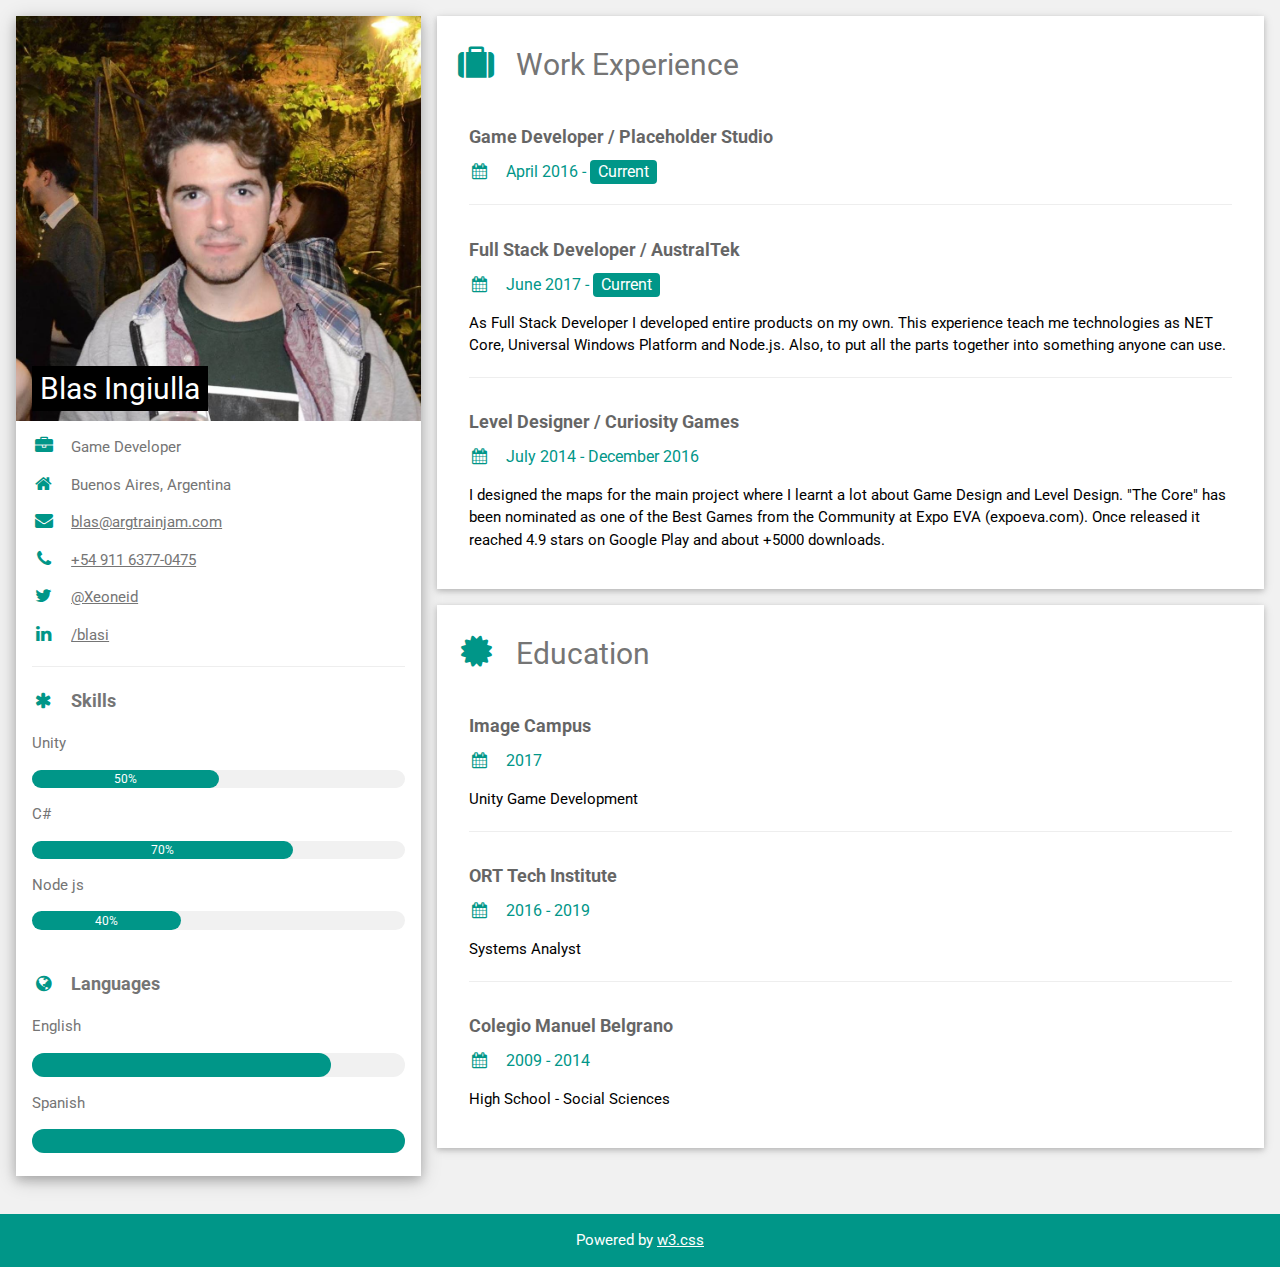
==== commit 2cdc655b: "CV Updated" ====
--- a/index.html
+++ b/index.html
@@ -1,6 +1,6 @@
 <!DOCTYPE html>
 <html>
-<title>W3.CSS Template</title>
+<title>Blas Ingiulla's CV</title>
 <meta charset="UTF-8">
 <meta name="viewport" content="width=device-width, initial-scale=1">
 <link rel="stylesheet" href="resources/css/w3.css">
@@ -30,14 +30,16 @@
         <div class="w3-container">
           <p><i class="fa fa-briefcase fa-fw w3-margin-right w3-large w3-text-teal"></i>Game Developer</p>
           <p><i class="fa fa-home fa-fw w3-margin-right w3-large w3-text-teal"></i>Buenos Aires, Argentina</p>
-          <p><i class="fa fa-envelope fa-fw w3-margin-right w3-large w3-text-teal"></i>blas@argtrainjam.com</p>
-          <p><i class="fa fa-phone fa-fw w3-margin-right w3-large w3-text-teal"></i>+54 9 11 6377-0475</p>
+          <p><i class="fa fa-envelope fa-fw w3-margin-right w3-large w3-text-teal"></i><a href="mailto:blas@argtrainjam.com">blas@argtrainjam.com</a></p>
+          <p><i class="fa fa-phone fa-fw w3-margin-right w3-large w3-text-teal"></i><a href="tel:+54 911 6377-0475">+54 911 6377-0475</a></p>
+          <p><i class="fa fa-twitter fa-fw w3-margin-right w3-large w3-text-teal"></i><a href="https://twitter.com/xeoneid">@Xeoneid</a></p>
+          <p><i class="fa fa-linkedin fa-fw w3-margin-right w3-large w3-text-teal"></i><a href="https://www.linkedin.com/in/blasi/">/blasi</a></p>
           <hr>
 
           <p class="w3-large"><b><i class="fa fa-asterisk fa-fw w3-margin-right w3-text-teal"></i>Skills</b></p>
           <p>Unity</p>
           <div class="w3-light-grey w3-round-xlarge w3-small">
-            <div class="w3-container w3-center w3-round-xlarge w3-teal" style="width:47%">47%</div>
+            <div class="w3-container w3-center w3-round-xlarge w3-teal" style="width:50%">50%</div>
           </div>
           <p>C#</p>
           <div class="w3-light-grey w3-round-xlarge w3-small">
@@ -48,10 +50,6 @@
           <p>Node js</p>
           <div class="w3-light-grey w3-round-xlarge w3-small">
             <div class="w3-container w3-center w3-round-xlarge w3-teal" style="width:40%">40%</div>
-          </div>
-          <p>Construct</p>
-          <div class="w3-light-grey w3-round-xlarge w3-small">
-            <div class="w3-container w3-center w3-round-xlarge w3-teal" style="width:80%">80%</div>
           </div>
           <br>
 
@@ -81,21 +79,21 @@
       <div class="w3-container w3-card w3-white w3-margin-bottom">
         <h2 class="w3-text-grey w3-padding-16"><i class="fa fa-suitcase fa-fw w3-margin-right w3-xxlarge w3-text-teal"></i>Work Experience</h2>
         <div class="w3-container">
-          <h5 class="w3-opacity"><b>Full Stack Developer / AustralTek</b></h5>
-          <h6 class="w3-text-teal"><i class="fa fa-calendar fa-fw w3-margin-right"></i>May 2017 - <span class="w3-tag w3-teal w3-round">Current</span></h6>
-          <p>Lorem ipsum dolor sit amet. Praesentium magnam consectetur vel in deserunt aspernatur est reprehenderit sunt hic. Nulla tempora soluta ea et odio, unde doloremque repellendus iure, iste.</p>
+          <h5 class="w3-opacity"><b>Game Developer / Placeholder Studio</b></h5>
+          <h6 class="w3-text-teal"><i class="fa fa-calendar fa-fw w3-margin-right"></i>April 2016 - <span class="w3-tag w3-teal w3-round">Current</span></h6>
           <hr>
         </div>
         <div class="w3-container">
-          <h5 class="w3-opacity"><b>Game Developer / Placeholder Studio</b></h5>
-          <h6 class="w3-text-teal"><i class="fa fa-calendar fa-fw w3-margin-right"></i>April 2016 - <span class="w3-tag w3-teal w3-round">Current</span></h6>
-          <p>Consectetur adipisicing elit. Praesentium magnam consectetur vel in deserunt aspernatur est reprehenderit sunt hic. Nulla tempora soluta ea et odio, unde doloremque repellendus iure, iste.</p>
+          <h5 class="w3-opacity"><b>Full Stack Developer / AustralTek</b></h5>
+          <h6 class="w3-text-teal"><i class="fa fa-calendar fa-fw w3-margin-right"></i>June 2017 - <span class="w3-tag w3-teal w3-round">Current</span></h6>
+          <p>As Full Stack Developer I developed entire products on my own. This experience teach me technologies as NET Core, Universal Windows Platform and Node.js. Also, to put all the parts together into something anyone can use.</p>
           <hr>
         </div>
         <div class="w3-container">
           <h5 class="w3-opacity"><b>Level Designer / Curiosity Games</b></h5>
           <h6 class="w3-text-teal"><i class="fa fa-calendar fa-fw w3-margin-right"></i>July 2014 - December 2016</h6>
-          <p>Lorem ipsum dolor sit amet, consectetur adipisicing elit. </p><br>
+          <p>I designed the maps for the main project where I learnt a lot about Game Design and Level Design. "The Core" has been nominated as one of the Best Games from the Community at Expo EVA (expoeva.com).
+            Once released it reached 4.9 stars on Google Play and about +5000 downloads.</p><br>
         </div>
       </div>
 
@@ -130,13 +128,6 @@
 </div>
 
 <footer class="w3-container w3-teal w3-center w3-margin-top">
-  <p>Find me on social media.</p>
-  <i class="fa fa-facebook-official w3-hover-opacity"></i>
-  <i class="fa fa-instagram w3-hover-opacity"></i>
-  <i class="fa fa-snapchat w3-hover-opacity"></i>
-  <i class="fa fa-pinterest-p w3-hover-opacity"></i>
-  <i class="fa fa-twitter w3-hover-opacity"></i>
-  <i class="fa fa-linkedin w3-hover-opacity"></i>
   <p>Powered by <a href="https://www.w3schools.com/w3css/default.asp" target="_blank">w3.css</a></p>
 </footer>
 
